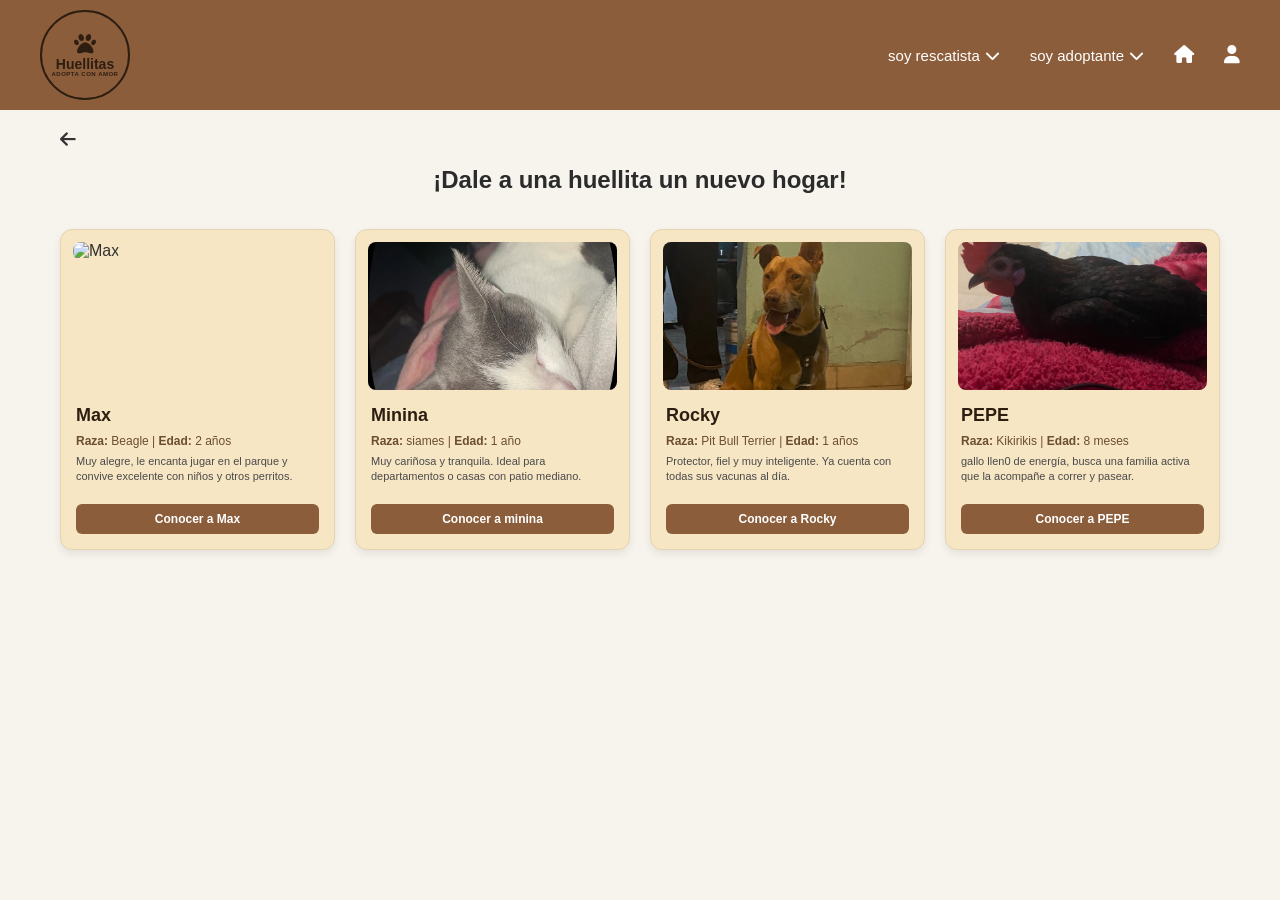
==== huellitasweb/huellitas.html @ 70bd4e20 "Primer cosa" ====
<!DOCTYPE html>
<html lang="es">
<head>
    <meta charset="UTF-8">
    <meta name="viewport" content="width=device-width, initial-scale=1.0">
    <title>Huellitas - Catálogo de Adopción</title>
    <!-- Enlace a los iconos de FontAwesome -->
    <link rel="stylesheet" href="https://cdnjs.cloudflare.com/ajax/libs/font-awesome/6.4.0/css/all.min.css">
    <!-- Enlace a la hoja de estilos externa -->
    <link rel="stylesheet" href="styles.css">
</head>
<body>

    <!-- Barra de Navegación Semántica -->
    <header class="navbar">
        <section class="nav-left">
            <aside class="logo-circle">
                <i class="fa-solid fa-paw"></i>
                <span>Huellitas</span>
                <small>ADOPTA CON AMOR</small>
            </aside>
        </section>
        <nav class="nav-right">
            <span class="dropdown">soy rescatista <i class="fa-solid fa-chevron-down"></i></span>
            <span class="dropdown">soy adoptante <i class="fa-solid fa-chevron-down"></i></span>
            <a href="#" class="nav-icon"><i class="fa-solid fa-house"></i></a>
            <a href="#" class="nav-icon"><i class="fa-solid fa-user"></i></a>
        </nav>
    </header>

    <!-- Contenido Principal Semántico -->
    <main class="main-content">
        <nav class="back-arrow">
            <i class="fa-solid fa-arrow-left"></i>
        </nav>

        <h1 class="main-title">¡Dale a una huellita un nuevo hogar!</h1>

        <!-- Catálogo de Perritos  -->
        <section class="cards-grid">
            <!-- Perrito 1 -->
            <article class="card">
                <figure class="card-image">
                    <img src="https://images.unsplash.com/photo-1543466835-00a7907e9de1?auto=format&fit=crop&q=80&w=400" alt="Max">
                </figure>
                <div class="card-body">
                    <h3>Max</h3>
                    <p class="dog-info"><strong>Raza:</strong> Beagle | <strong>Edad:</strong> 2 años</p>
                    <p class="dog-desc">Muy alegre, le encanta jugar en el parque y convive excelente con niños y otros perritos.</p>
                    <button class="adopt-btn">Conocer a Max</button>
                </div>
            </article>

            <!-- Perrito 2 -->
            <article class="card">
                <figure class="card-image">
                    <img src="imagenes/PANCHA.jpg" alt="minina">
                </figure>
                <div class="card-body">
                    <h3>Minina</h3>
                    <p class="dog-info"><strong>Raza:</strong> siames | <strong>Edad:</strong> 1 año</p>
                    <p class="dog-desc">Muy cariñosa y tranquila. Ideal para departamentos o casas con patio mediano.</p>
                    <button class="adopt-btn">Conocer a minina</button>
                </div>
            </article>

            <!-- Perrito 3 -->
            <article class="card">
                <figure class="card-image">
                    <img src="imagenes/roki.jpg" alt="Rocky">
                </figure>
                <div class="card-body">
                    <h3>Rocky</h3>
                    <p class="dog-info"><strong>Raza:</strong> Pit Bull Terrier | <strong>Edad:</strong> 1 años</p>
                    <p class="dog-desc">Protector, fiel y muy inteligente. Ya cuenta con todas sus vacunas al día.</p>
                    <button class="adopt-btn">Conocer a Rocky</button>
                </div>
            </article>

            <!-- Perrito 4 -->
            <article class="card">
                <figure class="card-image">
                    <img src="imagenes/WhatsApp Image 2026-10-06 at 10.38.09 PM.jpeg" alt="Kola">
                </figure>
                <div class="card-body">
                    <h3>PEPE</h3>
                    <p class="dog-info"><strong>Raza:</strong> Kikirikis | <strong>Edad:</strong> 8 meses</p>
                    <p class="dog-desc">gallo llen0 de energía, busca una familia activa que la acompañe a correr y pasear.</p>
                    <button class="adopt-btn">Conocer a PEPE</button>
                </div>
            </article>
        </section>
    </main>

</body>
</html>
---- huellitasweb/styles.css ----
/* Configuración general */
* {
    margin: 0;
    padding: 0;
    box-sizing: border-box;
    font-family: 'Segoe UI', Tahoma, Geneva, Verdana, sans-serif;
}

body {
    background-color: #f7f4ee;
    color: #333;
}

/* Barra de navegación */
header.navbar {
    background-color: #8c5d3b;
    display: flex;
    justify-content: space-between;
    align-items: center;
    padding: 10px 40px;
    color: white;
}

.logo-circle {
    border: 2px solid #2d1e12;
    border-radius: 50%;
    width: 90px;
    height: 90px;
    display: flex;
    flex-direction: column;
    align-items: center;
    justify-content: center;
    text-align: center;
    background-color: #8c5d3b;
    color: #2d1e12;
    font-weight: bold;
    padding: 5px;
}

.logo-circle i {
    font-size: 22px;
    margin-bottom: 2px;
}

.logo-circle span {
    font-size: 14px;
    line-height: 1;
}

.logo-circle small {
    font-size: 6px;
    letter-spacing: 0.5px;
}

nav.nav-right {
    display: flex;
    align-items: center;
    gap: 30px;
    font-size: 15px;
    font-weight: 500;
}

.dropdown {
    cursor: pointer;
    display: flex;
    align-items: center;
    gap: 5px;
}

.nav-icon {
    color: white;
    font-size: 18px;
    text-decoration: none;
}

/* Contenido Principal */
main.main-content {
    max-width: 1200px;
    margin: 0 auto;
    padding: 20px 20px 50px 20px;
}

.back-arrow {
    font-size: 18px;
    color: #333;
    margin-bottom: 15px;
    cursor: pointer;
}

.main-title {
    text-align: center;
    font-size: 24px;
    font-weight: 600;
    color: #2b2b2b;
    margin-bottom: 35px;
}

/* Cuadrícula de Tarjetas (Catálogo) */
section.cards-grid {
    display: grid;
    grid-template-columns: repeat(4, 1fr);
    gap: 20px;
}

article.card {
    background-color: #f7e6c4;
    border-radius: 12px;
    overflow: hidden;
    box-shadow: 0 4px 8px rgba(0, 0, 0, 0.08);
    display: flex;
    flex-direction: column;
    border: 1px solid #e6d3af;
    transition: transform 0.2s ease;
}

article.card:hover {
    transform: translateY(-5px);
}

.card-image {
    width: 100%;
    height: 160px;
    padding: 12px 12px 0 12px;
    margin: 0;
}

.card-image img {
    width: 100%;
    height: 100%;
    object-fit: cover;
    border-radius: 8px;
}

.card-body {
    padding: 15px;
    display: flex;
    flex-direction: column;
    gap: 6px;
}

.card-body h3 {
    font-size: 18px;
    color: #2d1e12;
    margin-bottom: 2px;
}

.dog-info {
    font-size: 12px;
    color: #6b4d32;
}

.dog-desc {
    font-size: 11px;
    line-height: 1.4;
    color: #4a4a4a;
    margin-bottom: 8px;
}

.adopt-btn {
    background-color: #8c5d3b;
    color: white;
    border: none;
    padding: 8px 12px;
    border-radius: 6px;
    font-size: 12px;
    font-weight: 600;
    cursor: pointer;
    transition: background-color 0.2s;
    text-align: center;
    margin-top: 5px;
    width: 100%;
    display: inline-block;
}

.adopt-btn:hover {
    background-color: #72492d;
}

/* Diseño adaptable (Responsive) */
@media (max-width: 1024px) {
    section.cards-grid {
        grid-template-columns: repeat(2, 1fr);
    }
}
@media (max-width: 600px) {
    section.cards-grid {
        grid-template-columns: 1fr;
    }
}
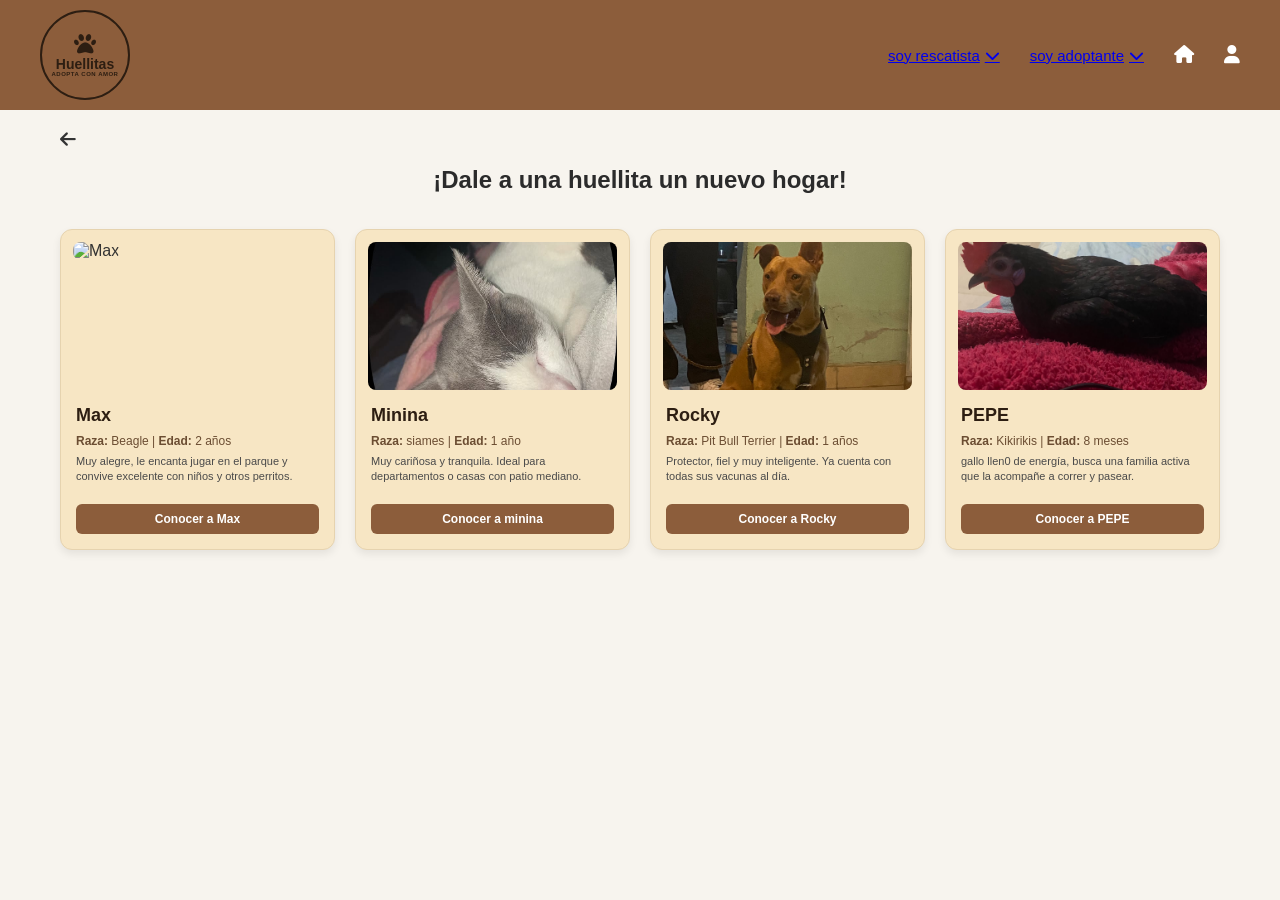
==== commit f968bd0a: "Update huellitas.html" ====
--- a/huellitasweb/huellitas.html
+++ b/huellitasweb/huellitas.html
@@ -21,9 +21,9 @@
             </aside>
         </section>
         <nav class="nav-right">
-            <span class="dropdown">soy rescatista <i class="fa-solid fa-chevron-down"></i></span>
-            <span class="dropdown">soy adoptante <i class="fa-solid fa-chevron-down"></i></span>
-            <a href="#" class="nav-icon"><i class="fa-solid fa-house"></i></a>
+            <a href="PartPaul/recatar.html" class="dropdown">soy rescatista <i class="fa-solid fa-chevron-down"></i></a>
+            <a href="PartArturo/adoptante.html" class="dropdown">soy adoptante <i class="fa-solid fa-chevron-down"></i></a>
+            <a href="PartAlan/index.html" class="nav-icon"><i class="fa-solid fa-house"></i></a>
             <a href="#" class="nav-icon"><i class="fa-solid fa-user"></i></a>
         </nav>
     </header>
@@ -93,4 +93,4 @@
     </main>
 
 </body>
-</html>+</html>
--- a/huellitasweb/styles.css
+++ b/huellitasweb/styles.css
@@ -1,4 +1,6 @@
-/* Configuración general */
+:root {
+    --hueso: url("data:image/svg+xml;utf8,<svg xmlns='http://www.w3.org/2000/svg' width='32' height='32'><text y='26' font-size='26'>🦴</text></svg>") 4 4;
+}
 * {
     margin: 0;
     padding: 0;
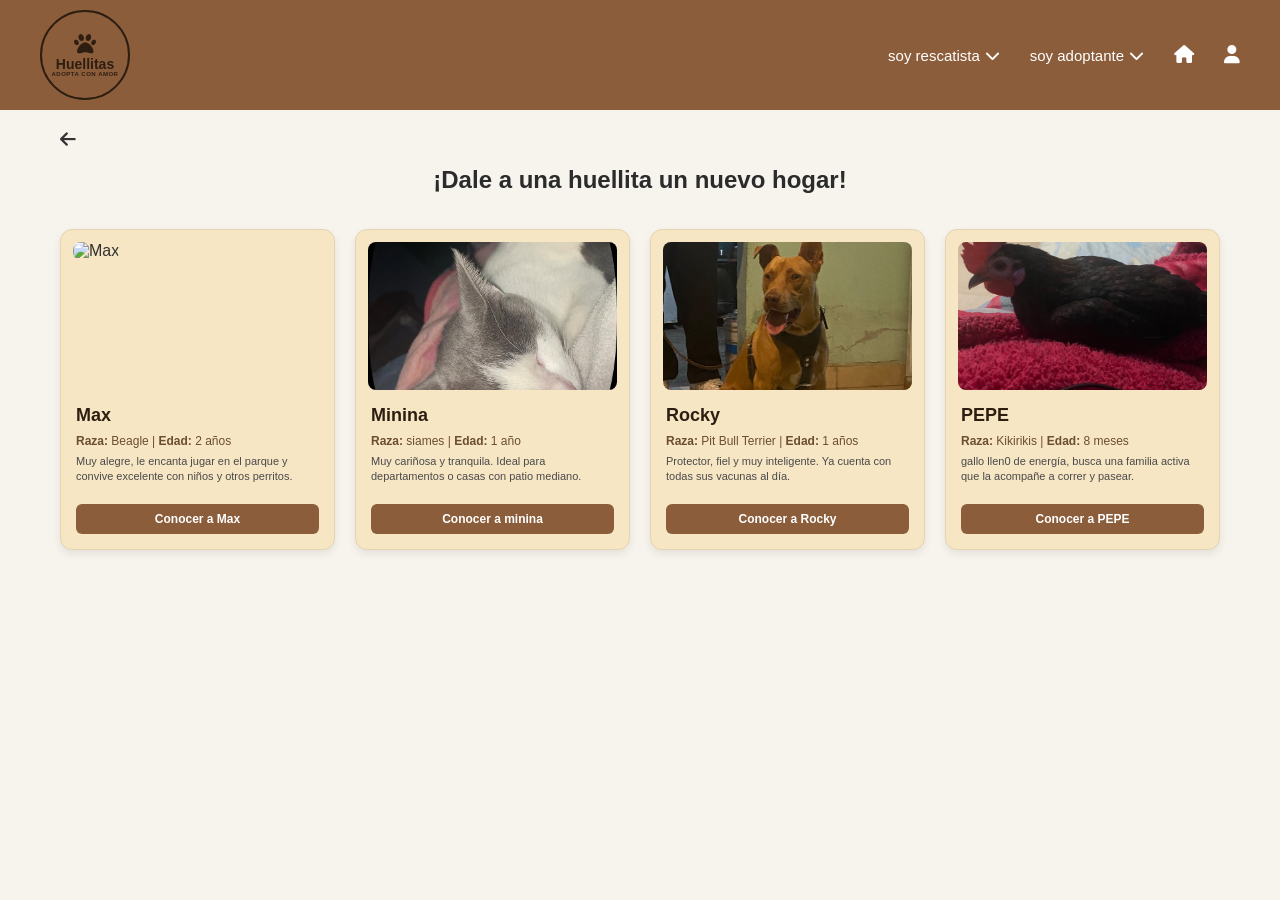
==== commit 912d1191: "Update huellitas.html" ====
--- a/huellitasweb/huellitas.html
+++ b/huellitasweb/huellitas.html
@@ -21,9 +21,9 @@
             </aside>
         </section>
         <nav class="nav-right">
-            <a href="PartPaul/recatar.html" class="dropdown">soy rescatista <i class="fa-solid fa-chevron-down"></i></a>
-            <a href="PartArturo/adoptante.html" class="dropdown">soy adoptante <i class="fa-solid fa-chevron-down"></i></a>
-            <a href="PartAlan/index.html" class="nav-icon"><i class="fa-solid fa-house"></i></a>
+            <a href="../PartPaul/recatar.html" class="dropdown">soy rescatista <i class="fa-solid fa-chevron-down"></i></a>
+            <a href="../PartArturo/adoptante.html" class="dropdown">soy adoptante <i class="fa-solid fa-chevron-down"></i></a>
+            <a href="index.html" class="nav-icon"><i class="fa-solid fa-house"></i></a>
             <a href="#" class="nav-icon"><i class="fa-solid fa-user"></i></a>
         </nav>
     </header>
--- a/huellitasweb/styles.css
+++ b/huellitasweb/styles.css
@@ -11,6 +11,7 @@
 body {
     background-color: #f7f4ee;
     color: #333;
+    cursor: var(--hueso), auto;
 }
 
 /* Barra de navegación */
@@ -189,3 +190,20 @@
         grid-template-columns: 1fr;
     }
 }
+
+/* Enlaces "soy rescatista" y "soy adoptante" con el mismo aspecto de antes */
+a.dropdown {
+    color: inherit;
+    text-decoration: none;
+}
+
+/* Cursor de huesito en elementos clicables (va al final para que pise los cursor: pointer anteriores) */
+a,
+button,
+summary,
+label,
+.dropdown,
+.back-arrow,
+.adopt-btn {
+    cursor: var(--hueso), pointer;
+}
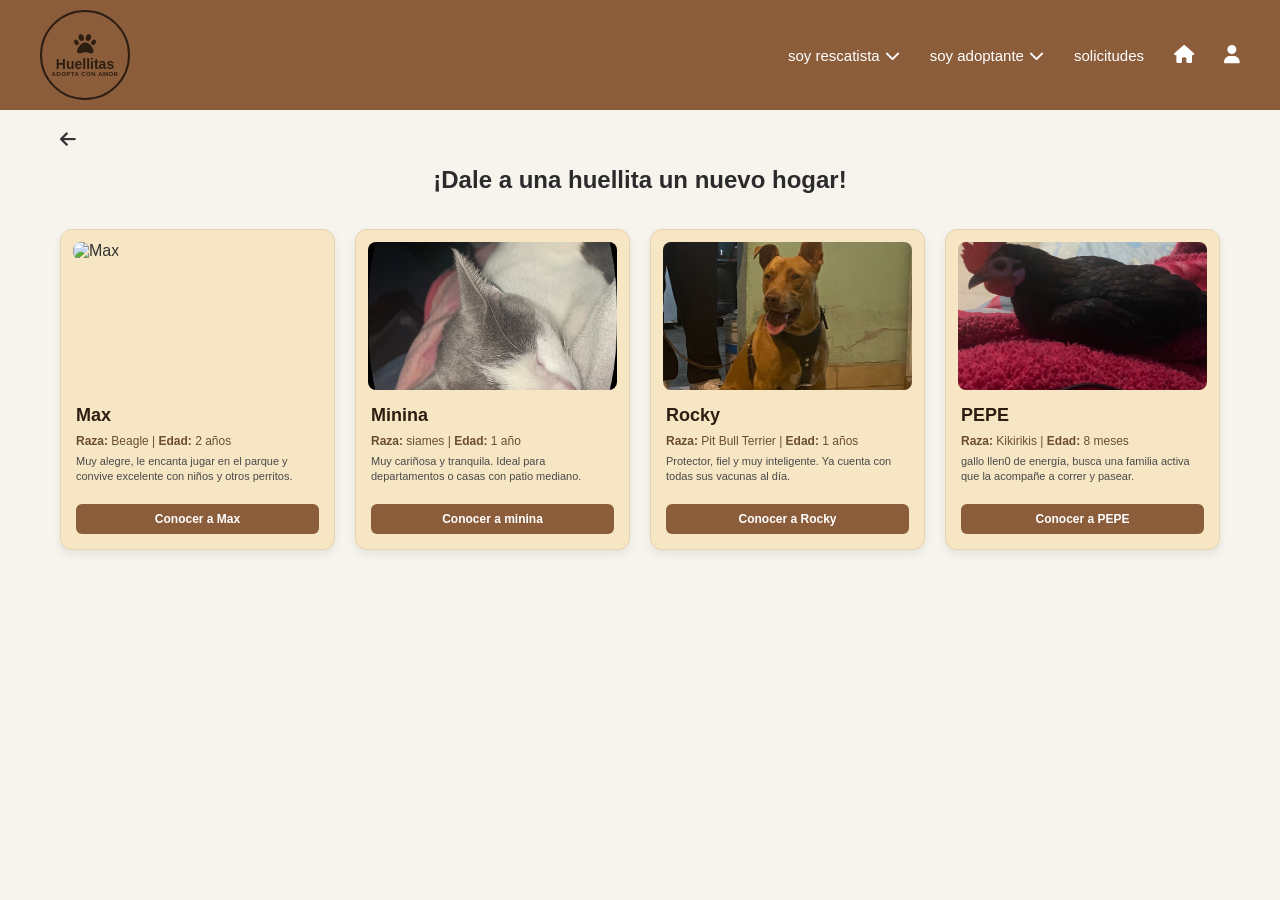
==== commit bdfaa27f: "Update huellitas.html" ====
--- a/huellitasweb/huellitas.html
+++ b/huellitasweb/huellitas.html
@@ -23,15 +23,18 @@
         <nav class="nav-right">
             <a href="../PartPaul/recatar.html" class="dropdown">soy rescatista <i class="fa-solid fa-chevron-down"></i></a>
             <a href="../PartArturo/adoptante.html" class="dropdown">soy adoptante <i class="fa-solid fa-chevron-down"></i></a>
-            <a href="index.html" class="nav-icon"><i class="fa-solid fa-house"></i></a>
-            <a href="#" class="nav-icon"><i class="fa-solid fa-user"></i></a>
+            <a href="modulo-solicitudes.html" class="dropdown">solicitudes</a>
+            <a href="../index.html" class="nav-icon" aria-label="Inicio"><i class="fa-solid fa-house"></i></a>
+            <a href="../PartAlan/login.html" class="nav-icon" aria-label="Iniciar sesión"><i class="fa-solid fa-user"></i></a>
         </nav>
     </header>
 
     <!-- Contenido Principal Semántico -->
     <main class="main-content">
         <nav class="back-arrow">
-            <i class="fa-solid fa-arrow-left"></i>
+            <a href="../index.html" aria-label="Volver al inicio" style="color: inherit; text-decoration: none;">
+                <i class="fa-solid fa-arrow-left"></i>
+            </a>
         </nav>
 
         <h1 class="main-title">¡Dale a una huellita un nuevo hogar!</h1>
@@ -47,20 +50,20 @@
                     <h3>Max</h3>
                     <p class="dog-info"><strong>Raza:</strong> Beagle | <strong>Edad:</strong> 2 años</p>
                     <p class="dog-desc">Muy alegre, le encanta jugar en el parque y convive excelente con niños y otros perritos.</p>
-                    <button class="adopt-btn">Conocer a Max</button>
+                    <button class="adopt-btn" onclick="location.href='../PartArturo/adoptante.html'">Conocer a Max</button>
                 </div>
             </article>
 
             <!-- Perrito 2 -->
             <article class="card">
                 <figure class="card-image">
-                    <img src="imagenes/PANCHA.jpg" alt="minina">
+                    <img src="imagenes/PANCHA.jpg" alt="Minina">
                 </figure>
                 <div class="card-body">
                     <h3>Minina</h3>
                     <p class="dog-info"><strong>Raza:</strong> siames | <strong>Edad:</strong> 1 año</p>
                     <p class="dog-desc">Muy cariñosa y tranquila. Ideal para departamentos o casas con patio mediano.</p>
-                    <button class="adopt-btn">Conocer a minina</button>
+                    <button class="adopt-btn" onclick="location.href='../PartArturo/adoptante.html'">Conocer a minina</button>
                 </div>
             </article>
 
@@ -73,20 +76,20 @@
                     <h3>Rocky</h3>
                     <p class="dog-info"><strong>Raza:</strong> Pit Bull Terrier | <strong>Edad:</strong> 1 años</p>
                     <p class="dog-desc">Protector, fiel y muy inteligente. Ya cuenta con todas sus vacunas al día.</p>
-                    <button class="adopt-btn">Conocer a Rocky</button>
+                    <button class="adopt-btn" onclick="location.href='../PartArturo/adoptante.html'">Conocer a Rocky</button>
                 </div>
             </article>
 
             <!-- Perrito 4 -->
             <article class="card">
                 <figure class="card-image">
-                    <img src="imagenes/WhatsApp Image 2026-10-06 at 10.38.09 PM.jpeg" alt="Kola">
+                    <img src="imagenes/WhatsApp%20Image%202026-10-06%20at%2010.38.09%20PM.jpeg" alt="Pepe">
                 </figure>
                 <div class="card-body">
                     <h3>PEPE</h3>
                     <p class="dog-info"><strong>Raza:</strong> Kikirikis | <strong>Edad:</strong> 8 meses</p>
                     <p class="dog-desc">gallo llen0 de energía, busca una familia activa que la acompañe a correr y pasear.</p>
-                    <button class="adopt-btn">Conocer a PEPE</button>
+                    <button class="adopt-btn" onclick="location.href='../PartArturo/adoptante.html'">Conocer a PEPE</button>
                 </div>
             </article>
         </section>
